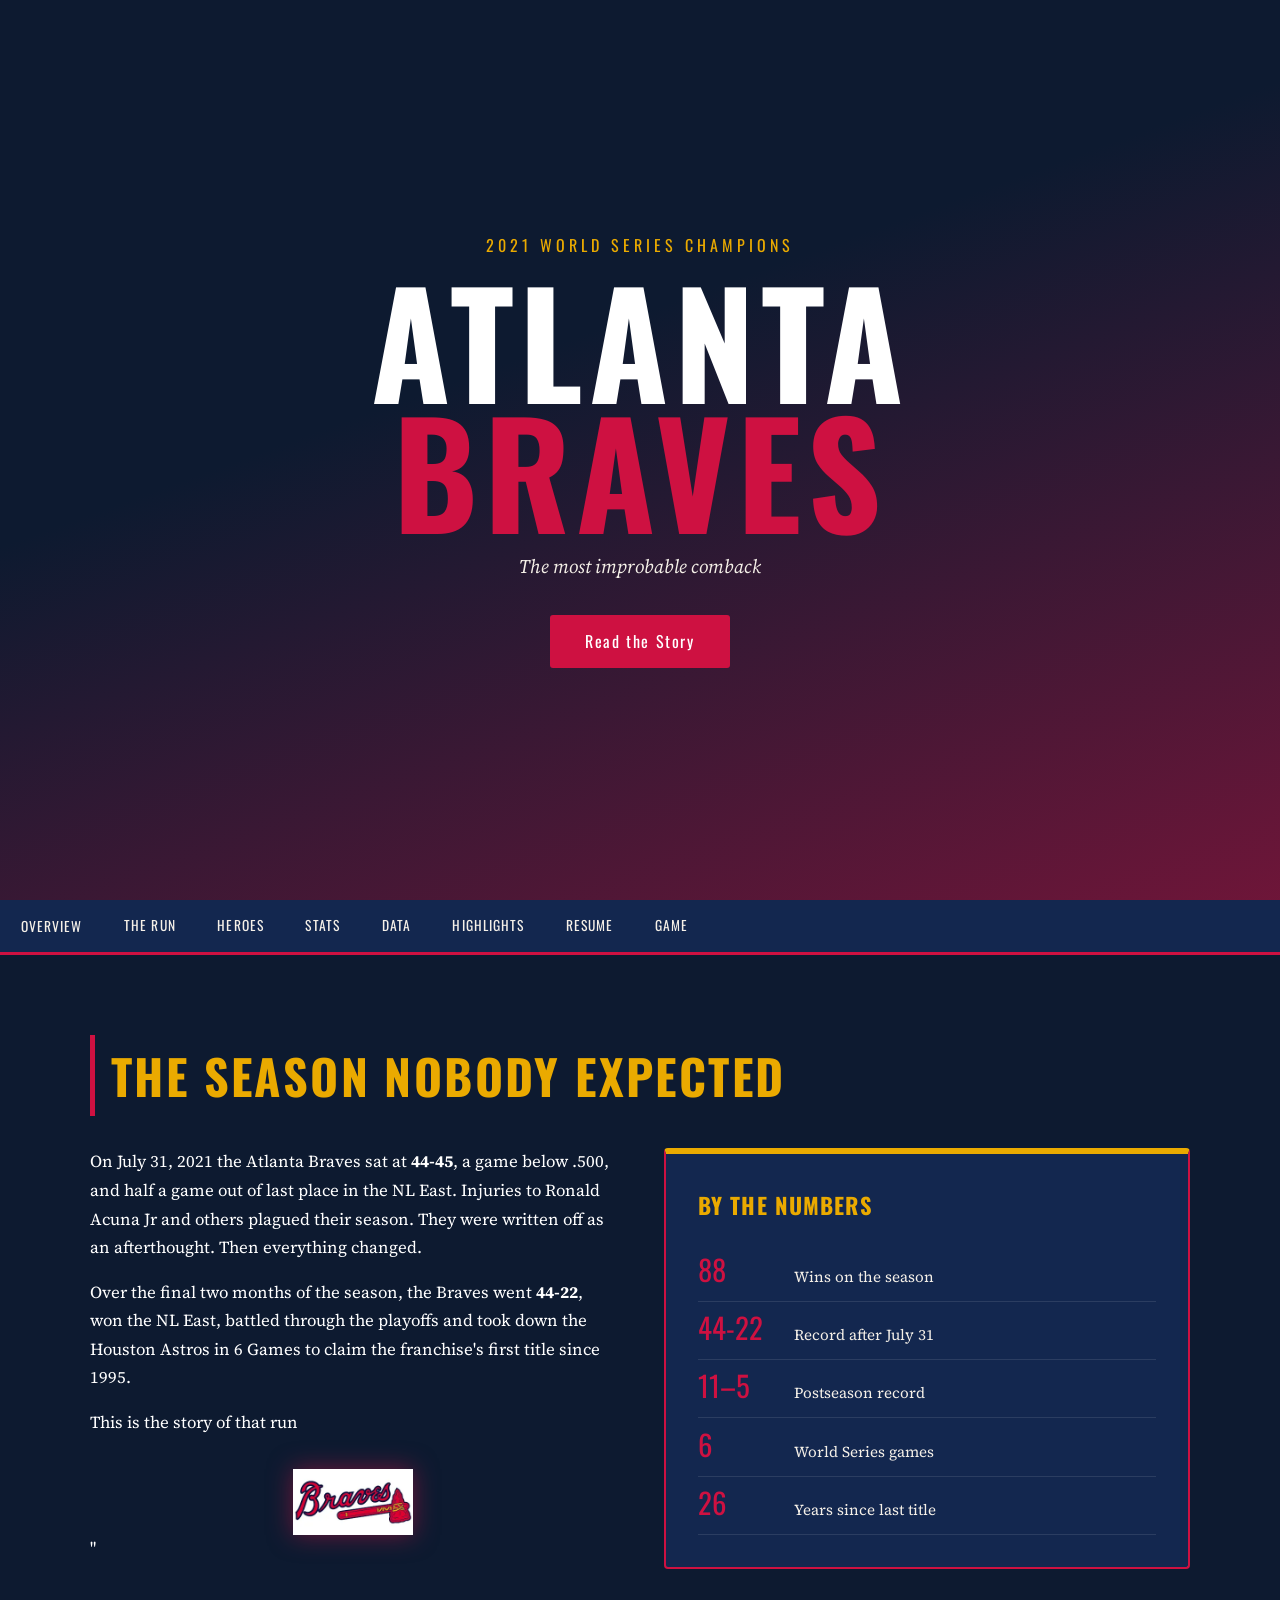
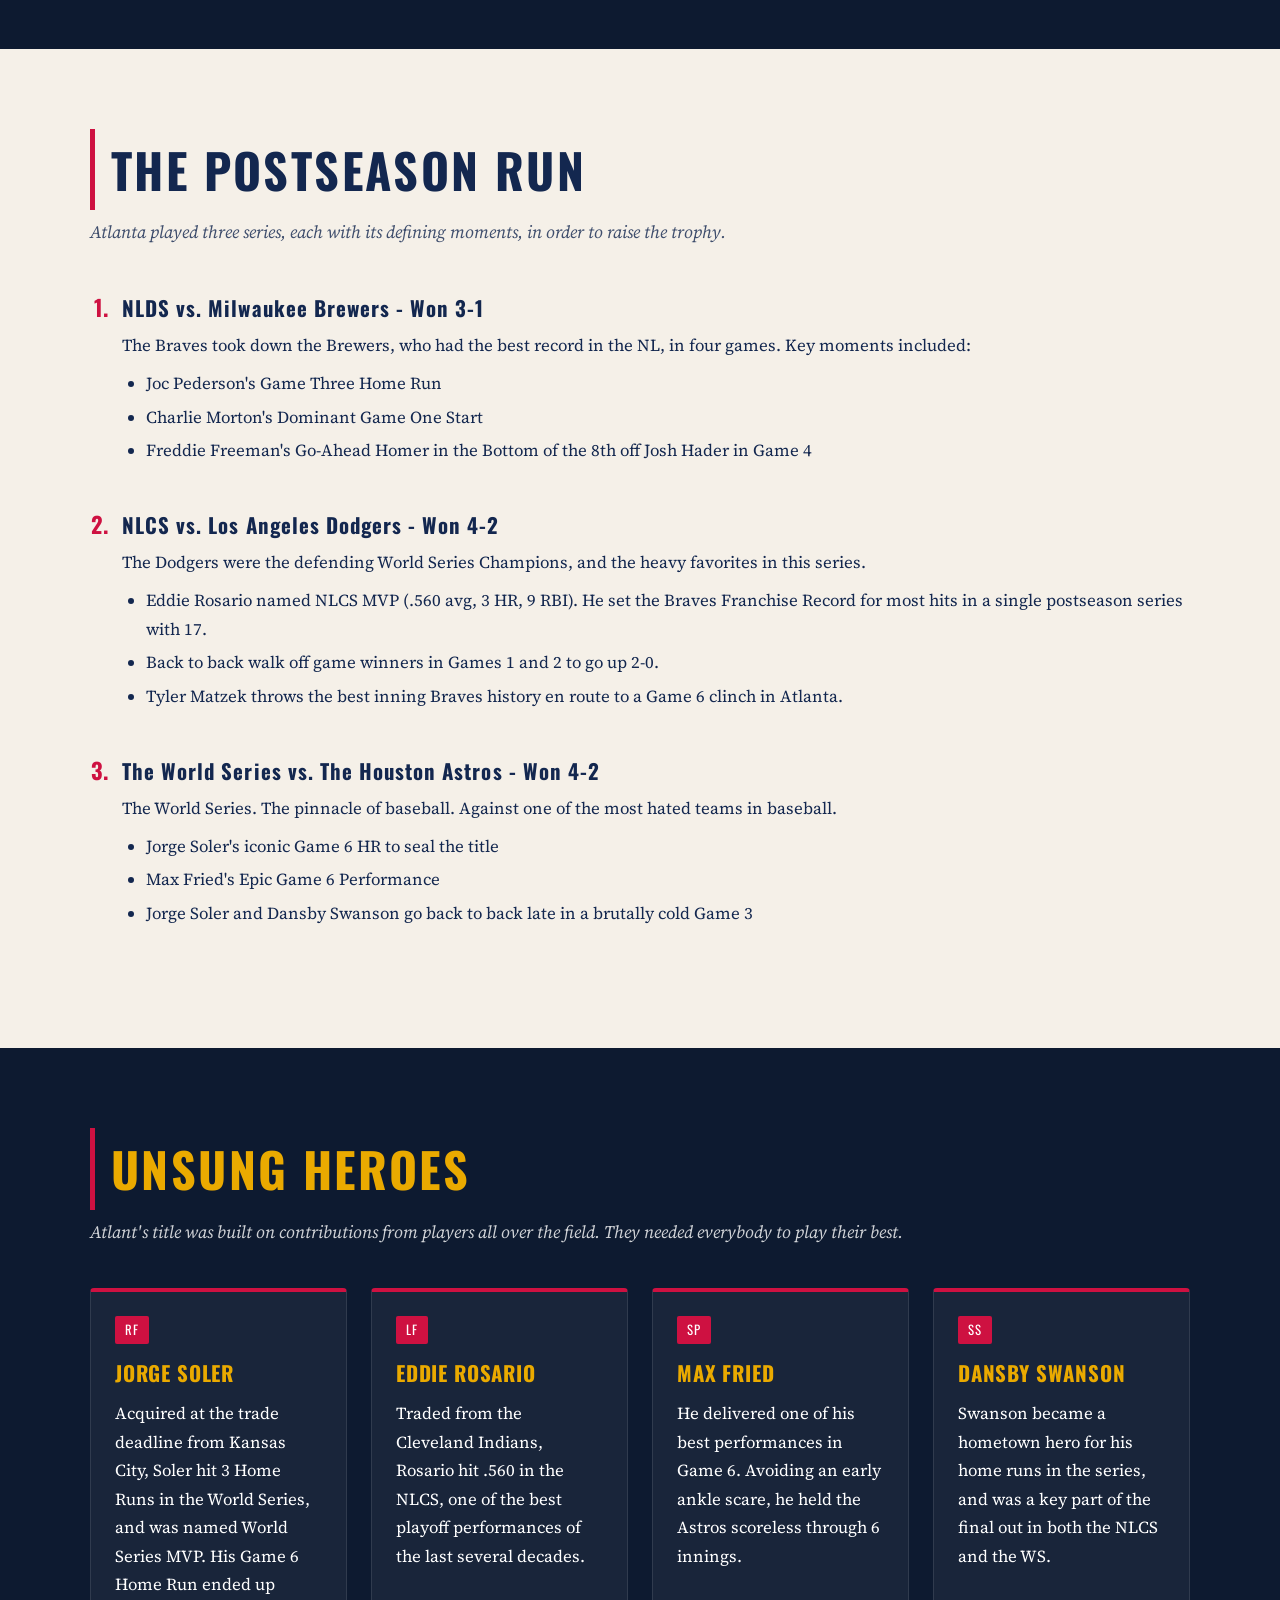
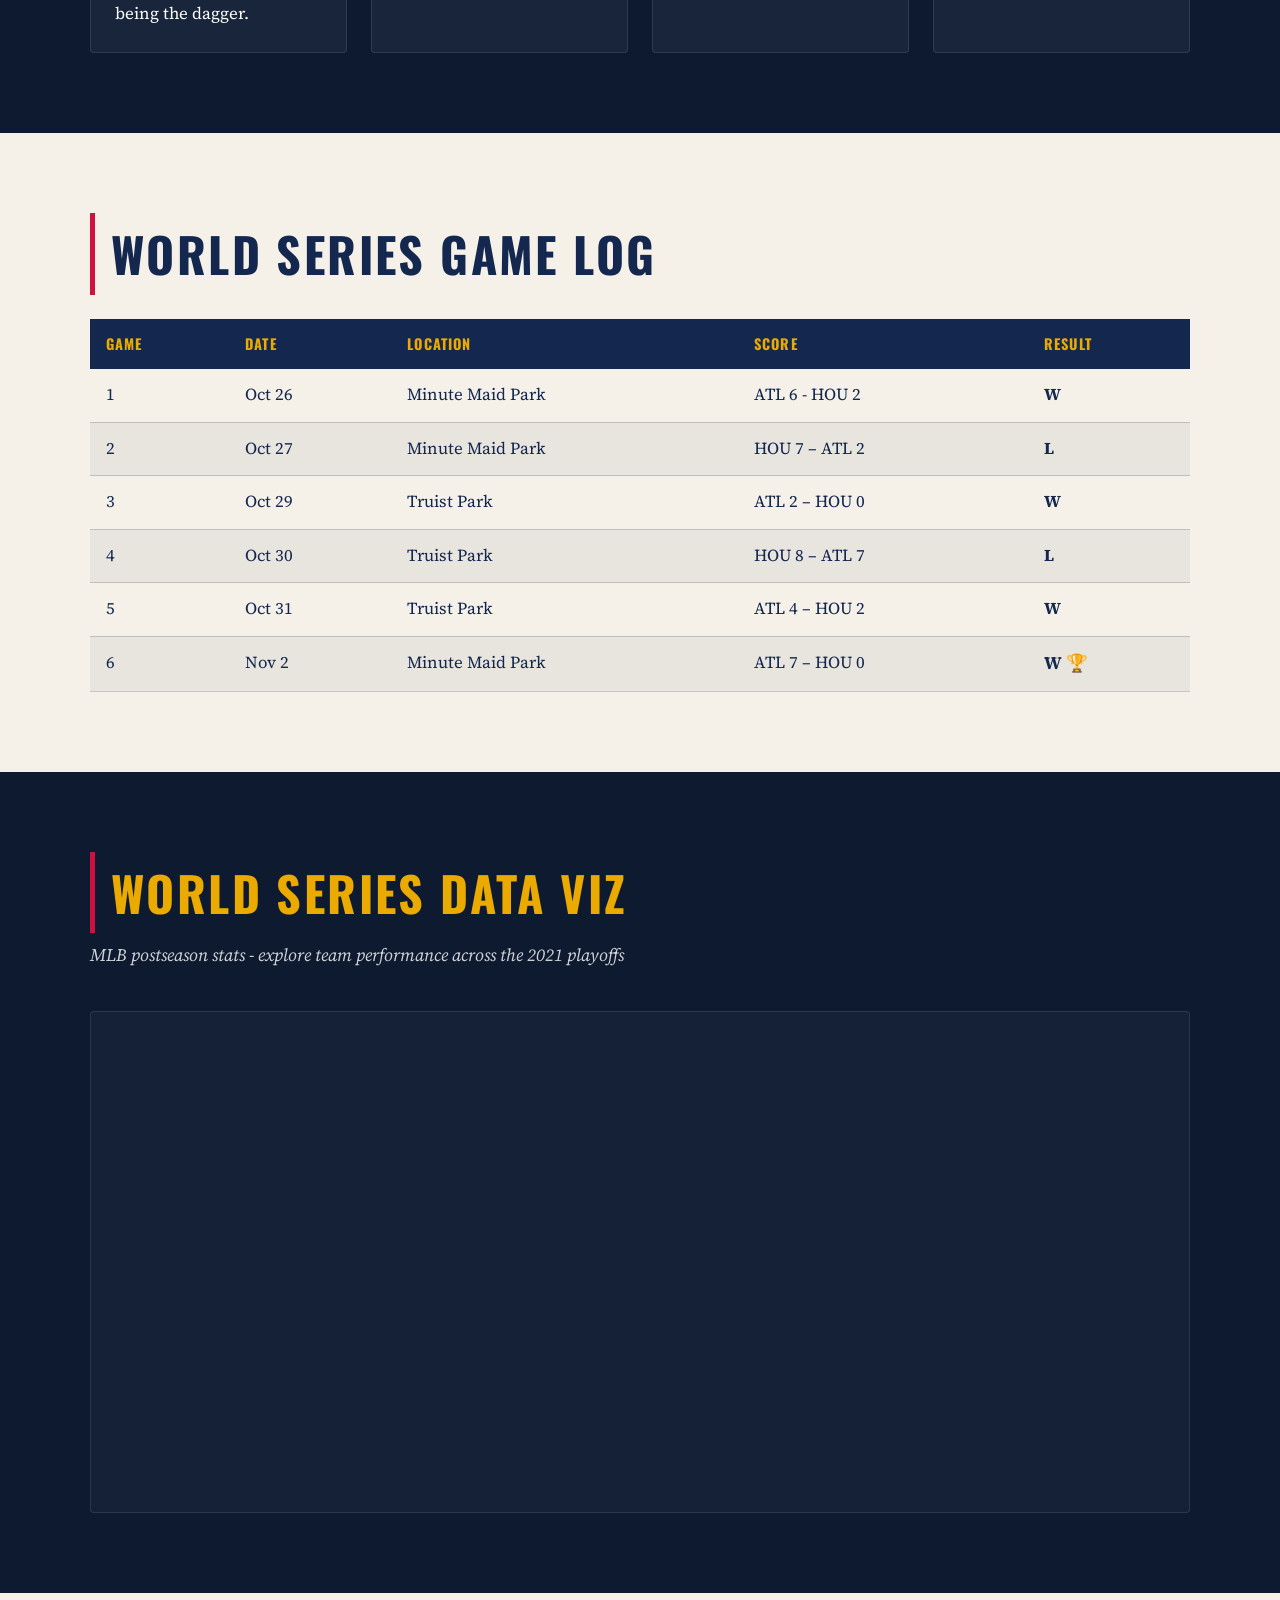
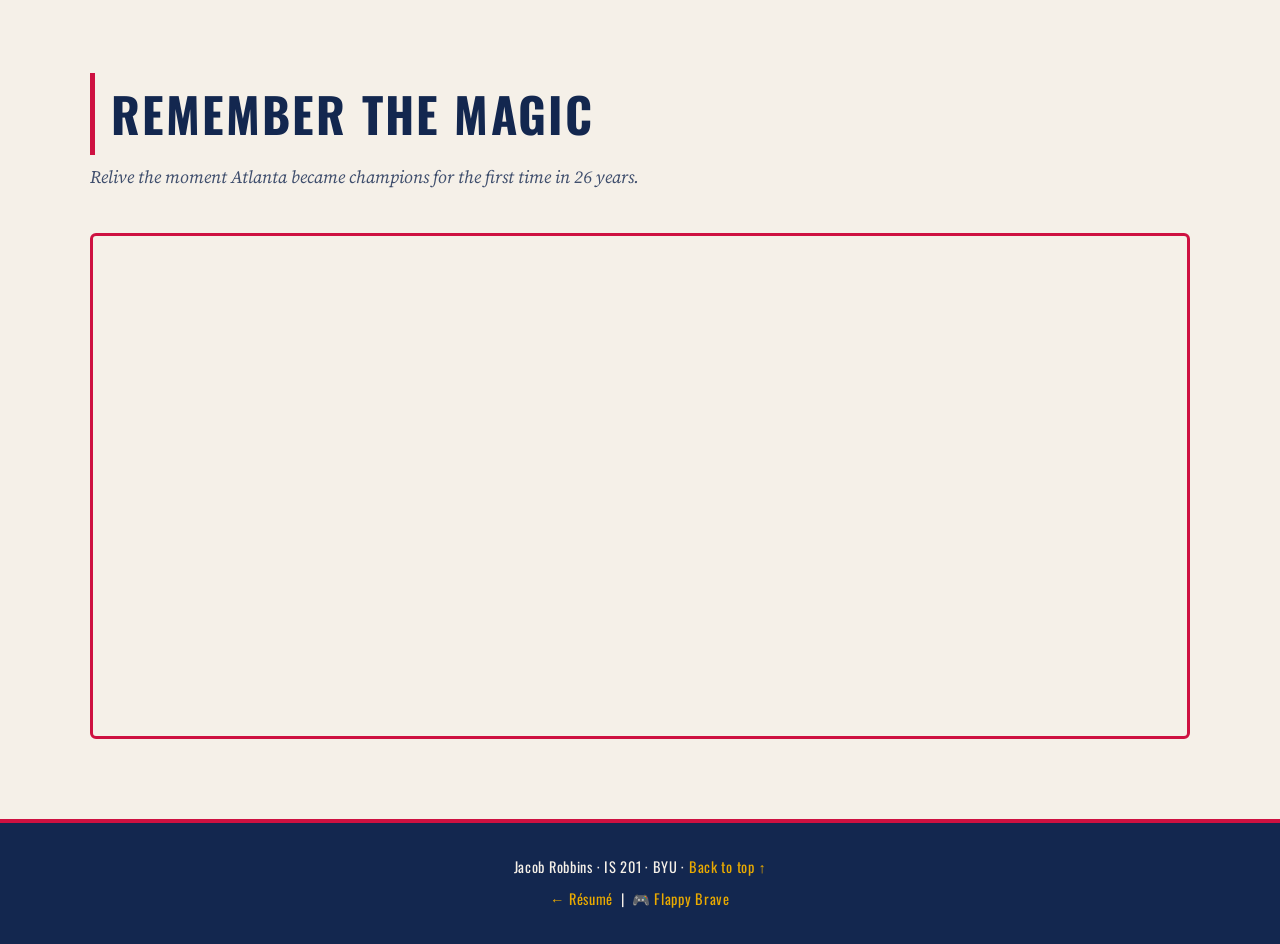
==== braves.html @ 0499ce88 "Add files via upload" ====
<!DOCTYPE html>
<html lang="en">
<head>
    <meta charset="UTF-8">
    <meta name="viewport" content="width=device-width, initial-scale=1.0">
    <title>2021 Atlanta Braves - World Series Champions</title>
    <link rel="stylesheet" href="css/braves.css"/>
    <link href="https://fonts.googleapis.com/css2?family=Oswald:wght@700&family=Source+Serif+4:ital,wght@0,400;0,600;1,400&display=swap" rel="stylesheet" />
</head>
<body>
    
    <!--Hero-->
    <div id="top" class="hero">
        <div class="hero-overlay"></div>
        <div class="hero-content">
            <p class="hero-eyebrow">2021 World Series Champions</p>
            <h1 class="hero-title">ATLANTA<br><span class="hero-accent">BRAVES</span></h1>
            <p class="hero-sub">The most improbable comback</p>
            <a href="#overview" class="hero-btn">Read the Story</a>
        </div>
    </div>

    <!--NAV-->
    <nav class="site-nav">
        <a href="#overview">Overview</a>
        <a href="#run">The Run</a>
        <a href="#heroes">Heroes</a>
        <a href="#stats">Stats</a>
        <a href="#tableau">Data</a>
        <a href="#video">Highlights</a>
        <a href="index.html">Resume</a>
        <a href="game.html">game</a>
    </nav>

    <!--OVERVIEW-->
    <section id="overview" class="section section-dark">
        <div class="container">
            <h2 class="section-title">The Season Nobody Expected</h2>
            <div class="two-col">
                <div>
                    <p>On July 31, 2021 the Atlanta Braves sat at <strong>44-45</strong>, a game below 
                    .500, and half a game out of last place in the NL East. Injuries to Ronald Acuna Jr
                    and others plagued their season. They were written off as an afterthought. Then everything changed.</p>
                    <p>Over the final two months of the season, the Braves went <strong>44-22</strong>, won the 
                    NL East, battled through the playoffs and took down the Houston Astros in 6 Games
                    to claim the franchise's first title since 1995.</p>
                    <p>This is the story of that run</p>
                    <img src="assets/img/braves logo.webp" alt="Atlanta Braves logo" class="braves-logo" />"
                </div>
                <div class="callout-box">
                    <h3>By The Numbers</h3>
                    <ul class="stat-list">
                        <li><span class="stat-num">88</span> <span class="stat-label">Wins on the season</span></li>
                        <li><span class="stat-num">44-22</span> <span class="stat-label">Record after July 31</span></li>
                         <li><span class="stat-num">11–5</span> <span class="stat-label">Postseason record</span></li>
                        <li><span class="stat-num">6</span> <span class="stat-label">World Series games</span></li>
                        <li><span class="stat-num">26</span> <span class="stat-label">Years since last title</span></li>
                    </ul>
                </div>
            </div>
        </div>
    </section>

    <!--THE RUN-->
<section id="run" class="section section-light">
    <div class="container">
        <h2 class="section-title dark-title">The Postseason Run</h2>
        <p class="section-intro">Atlanta played three series, each with its defining moments, in order to raise the trophy.</p>

        <!--Ordered list with the nested unordered list-->
        <ol class="series-list" >
            <li>
                <h3>NLDS vs. Milwaukee Brewers - Won 3-1</h3>
                <p>The Braves took down the Brewers, who had the best record in the NL, in four games. Key moments included:</p>
                <ul>
                    <li>Joc Pederson's Game Three Home Run</li>
                    <li>Charlie Morton's Dominant Game One Start</li>
                    <li>Freddie Freeman's Go-Ahead Homer in the Bottom of the 8th off Josh Hader in Game 4</li>
                </ul>
            </li>
            <li>
                <h3>NLCS vs. Los Angeles Dodgers - Won 4-2</h3>
                <p>The Dodgers were the defending World Series Champions, and the heavy favorites in this series.</p>
                <ul>
                    <li>Eddie Rosario named NLCS MVP (.560 avg, 3 HR, 9 RBI). He set the Braves Franchise Record for most hits in a single postseason series with 17.</li>
                    <li>Back to back walk off game winners in Games 1 and 2 to go up 2-0.</li>
                    <li>Tyler Matzek throws the best inning Braves history en route to a Game 6 clinch in Atlanta.</li>
                </ul>
            </li>
            <li>
                <h3>The World Series vs. The Houston Astros - Won 4-2</h3>
                <p>The World Series. The pinnacle of baseball. Against one of the most hated teams in baseball.</p>
                <ul>
                    <li>Jorge Soler's iconic Game 6 HR to seal the title</li>
                    <li>Max Fried's Epic Game 6 Performance</li>
                    <li>Jorge Soler and Dansby Swanson go back to back late in a brutally cold Game 3</li>
                </ul>
            </li>
        </ol>
    </div>
</section>

<!--HEROES-->
<section id="heroes" class="section section-dark">
    <div class="container">
        <h2 class="section-title">Unsung Heroes</h2>
        <p class="section-intro">Atlant's title was built on contributions from players all over the field. They needed everybody to play their best.</p>
        <div class="cards-grid">
            <div class="player-card">
                <div class="player-pos">RF</div>
                <h3>Jorge Soler</h3>
                <p>Acquired at the trade deadline from Kansas City, Soler hit 3 Home Runs in the World Series, and was named World Series MVP. His Game 6 Home Run ended up being the dagger.</p>
            </div>
            <div class="player-card">
                <div class="player-pos">LF</div>
                <h3>Eddie Rosario</h3>
                <p>Traded from the Cleveland Indians, Rosario hit .560 in the NLCS, one of the best playoff performances of the last several decades.</p>
            </div>
            <div class="player-card">
                <div class="player-pos">SP</div>
                <h3>Max Fried</h3>
                <p>He delivered one of his best performances in Game 6. Avoiding an early ankle scare, he held the Astros scoreless through 6 innings.</p>
            </div>
            <div class="player-card">
                <div class="player-pos">SS</div>
                <h3>Dansby Swanson</h3>
                <p>Swanson became a hometown hero for his home runs in the series, and was a key part of the final out in both the NLCS and the WS.</p>
            </div>
        </div>
    </div>
</section>

<!--STATS ANCHOR-->
<section id="stats" class="section section-light">
    <div class="container">
        <h2 class="section-title dark-title">World Series Game Log</h2>
        <table class="stats-table">
            <thead>
                <tr>
                    <th>Game</th>
                    <th>Date</th>
                    <th>Location</th>
                    <th>Score</th>
                    <th>Result</th>
                </tr>
            </thead>
            <tbody>
                <tr><td>1</td><td>Oct 26</td><td>Minute Maid Park</td><td>ATL 6 - HOU 2</td><td class="win">W</td></tr>
                 <tr><td>2</td><td>Oct 27</td><td>Minute Maid Park</td><td>HOU 7 – ATL 2</td><td class="loss">L</td></tr>
                    <tr><td>3</td><td>Oct 29</td><td>Truist Park</td><td>ATL 2 – HOU 0</td><td class="win">W</td></tr>
                    <tr><td>4</td><td>Oct 30</td><td>Truist Park</td><td>HOU 8 – ATL 7</td><td class="loss">L</td></tr>
                    <tr><td>5</td><td>Oct 31</td><td>Truist Park</td><td>ATL 4 – HOU 2</td><td class="win">W</td></tr>
                    <tr><td>6</td><td>Nov 2</td><td>Minute Maid Park</td><td>ATL 7 – HOU 0</td><td class="win champ">W 🏆</td></tr>
            </tbody>
        </table>
    </div>
</section>


<!--TABLEAU-->
<section id="tableau" class="section section-dark">
    <div class="container">
        <h2 class="section-title">World Series Data Viz</h2>
        <p class="section-intro">MLB postseason stats - explore team performance across the 2021 playoffs</p>
        <div class="tableau-wrapper">
             <div class='tableauPlaceholder' id='viz1' style='position: relative; width:100%; height:500px;'>
                    <noscript><a href='#'><img alt='MLB Stats' src='https://public.tableau.com/static/images/ML/MLBStats_17/MLBDashboard/1_rss.png' style='border: none' /></a></noscript>
                    <object class='tableauViz' style='display:none;'>
                        <param name='host_url' value='https%3A%2F%2Fpublic.tableau.com%2F' />
                        <param name='embed_code_version' value='3' />
                        <param name='site_root' value='' />
                        <param name='name' value='WorldSeriesHistory_16354651679080/WorldSeriesHistory' />
                        <param name='tabs' value='no' />
                        <param name='toolbar' value='yes' />
                        <param name='animate_transition' value='yes' />
                        <param name='display_static_image' value='yes' />
                        <param name='display_spinner' value='yes' />
                        <param name='display_overlay' value='yes' />
                        <param name='display_count' value='yes' />
                        <param name='language' value='en-US' />
                    </object>
             </div>
             <script type='text/javascript'>
                    var divElement = document.getElementById('viz1');
                    var vizElement = divElement.getElementsByTagName('object')[0];
                    vizElement.style.width='100%';
                    vizElement.style.height='500px';
                    var scriptElement = document.createElement('script');
                    scriptElement.src = 'https://public.tableau.com/javascripts/api/viz_v1.js';
                    vizElement.parentNode.insertBefore(scriptElement, vizElement); 
             </script>
        </div>
    </div>
</section>

<!--VIDEO-->
<section id="video" class="section section-light">
        <div class="container">
            <h2 class="section-title dark-title">Remember the Magic</h2>
            <p class="section-intro">Relive the moment Atlanta became champions for the first time in 26 years.</p>
            <div class="video-wrapper">
                <iframe
                    width="100%"
                    height="500"
                    src="https://www.youtube.com/watch?v=X8XLvEsgmy4"
                    title="2021 Atlanta Braves World Series Highlights"
                    frameborder="0"
                    allow="accelerometer; autoplay; clipboard-write; encrypted-media; gyroscope; picture-in-picture"
                    allowfullscreen>
                </iframe>
            </div>
        </div>
    </section>
 
    <!-- ===== FOOTER ===== -->
    <footer class="site-footer">
        <p>Jacob Robbins · IS 201 · BYU · <a href="#top">Back to top ↑</a></p>
        <p><a href="index.html">← Résumé</a> &nbsp;|&nbsp; <a href="game.html">🎮 Flappy Brave</a></p>
    </footer>

</body>
</html>
---- css/braves.css ----
/*----
braves.css - Atlanta Braves 2021 World Series Page
Jacob Robbins * IS 201
----*/

/* ----- 1. CSS Reset & Variables ---- */
*, *::before, *::after {
    box-sizing: border-box;
    margin: 0;
    padding: 0;
}

:root {
    --navy: #13274F;
    --red:  #CE1141;
    --gold: #EAAA00;
    --cream:#F5F0E8;
    --dark: #0d1a30;
    --white:#ffffff;
    --font-display: 'Oswald', sans-serif;
    --font-body:    'Source Serif 4', Georgia, serif;
}

body{
    font-family: var(--font-body);
    font-size: 1.05rem;
    line-height: 1.7;
    color: var(--white);
    background-color: var(--dark);
}

/*----2. Hero Section ----*/
.hero{
    position: relative;
    min-height: 100vh;
    background: url(../assets/img/truistpark.jpg) center/cover no-repat;
    display: flex;
    align-items: center;
    justify-content: center;
    text-align: center;
}

.hero-overlay {
    position: absolute;
    inset: 0;
    background: linear-gradient(160deg, rgba(13,26,48,0.85) 40%, rgba(206,17,65,0.5) 100%);
}
 
.hero-content {
    position: relative;
    z-index: 2;
    padding: 2rem;
}
 
.hero-eyebrow {
    font-family: var(--font-display);
    font-size: 1rem;
    letter-spacing: 0.25em;
    text-transform: uppercase;
    color: var(--gold);
    margin-bottom: 1rem;
}
 
.hero-title {
    font-family: var(--font-display);
    font-size: clamp(3.5rem, 12vw, 9rem);
    line-height: 0.9;
    color: var(--white);
    text-transform: uppercase;
    letter-spacing: 0.04em;
    margin-bottom: 1rem;
}
 
.hero-accent {
    color: var(--red);
    display: block;
}
 
.hero-sub {
    font-size: 1.2rem;
    color: var(--cream);
    font-style: italic;
    margin-bottom: 2rem;
}
 
.hero-btn {
    display: inline-block;
    background: var(--red);
    color: var(--white);
    text-decoration: none;
    font-family: var(--font-display);
    font-size: 1rem;
    letter-spacing: 0.1em;
    padding: 0.8rem 2.2rem;
    border-radius: 3px;
    transition: background 0.2s, transform 0.2s;
}
 
.hero-btn:hover {
    background: var(--gold);
    color: var(--navy);
    transform: translateY(-2px);
}
 
/* ---- 3. Navigation ---- */
.site-nav {
    position: sticky;
    top: 0;
    z-index: 100;
    background: var(--navy);
    display: flex;
    flex-wrap: wrap;
    gap: 0;
    border-bottom: 3px solid var(--red);
}
 
.site-nav a {
    color: var(--cream);
    text-decoration: none;
    font-family: var(--font-display);
    font-size: 0.85rem;
    letter-spacing: 0.08em;
    text-transform: uppercase;
    padding: 0.9rem 1.3rem;
    transition: background 0.15s, color 0.15s;
}
 
.site-nav a:hover {
    background: var(--red);
    color: var(--white);
}
 
/* ---- 4. Sections ---- */
.section {
    padding: 5rem 1.5rem;
}
 
.section-dark {
    background-color: var(--dark);
    color: var(--white);
}
 
.section-light {
    background-color: var(--cream);
    color: var(--navy);
}
 
.container {
    max-width: 1100px;
    margin: 0 auto;
}
 
.section-title {
    font-family: var(--font-display);
    font-size: clamp(2rem, 5vw, 3rem);
    letter-spacing: 0.05em;
    text-transform: uppercase;
    color: var(--gold);
    margin-bottom: 0.5rem;
    border-left: 5px solid var(--red);
    padding-left: 1rem;
}
 
.dark-title {
    color: var(--navy);
    border-left-color: var(--red);
}
 
.section-intro {
    font-size: 1.1rem;
    font-style: italic;
    color: inherit;
    opacity: 0.8;
    margin-bottom: 2.5rem;
}
 
/* ---- 5. Two-column layout div ---- */
.two-col {
    display: grid;
    grid-template-columns: 1fr 1fr;
    gap: 3rem;
    align-items: start;
    margin-top: 2rem;
}
 
@media (max-width: 700px) {
    .two-col { grid-template-columns: 1fr; }
}
 
.two-col p {
    margin-bottom: 1rem;
}
 
/* ---- 6. Callout box div ---- */
.callout-box {
    background: var(--navy);
    border: 2px solid var(--red);
    border-top: 6px solid var(--gold);
    padding: 2rem;
    border-radius: 4px;
}
 
.callout-box h3 {
    font-family: var(--font-display);
    font-size: 1.4rem;
    color: var(--gold);
    letter-spacing: 0.05em;
    text-transform: uppercase;
    margin-bottom: 1.2rem;
}
 
.stat-list {
    list-style: none;
    padding: 0;
}
 
.stat-list li {
    display: flex;
    align-items: baseline;
    gap: 1rem;
    padding: 0.7rem 0;
    border-bottom: 1px solid rgba(255,255,255,0.1);
}
 
.stat-num {
    font-family: var(--font-display);
    font-size: 1.8rem;
    color: var(--red);
    min-width: 5rem;
    line-height: 1;
}
 
.stat-label {
    font-size: 0.95rem;
    color: var(--cream);
}
 
/* ---- 7. Braves logo image ---- */
.braves-logo {
    display: block;
    width: 120px;
    margin: 2rem auto 0;
    filter: drop-shadow(0 0 12px rgba(206,17,65,0.5));
}
 
/* ---- 8. Series list (ordered + nested unordered) ---- */
.series-list {
    list-style: decimal;
    padding-left: 1.5rem;
}
 
.series-list > li {
    margin-bottom: 2.5rem;
    padding-left: 0.5rem;
}
 
.series-list > li::marker {
    font-family: var(--font-display);
    font-size: 1.4rem;
    color: var(--red);
    font-weight: 700;
}
 
.series-list h3 {
    font-family: var(--font-display);
    font-size: 1.3rem;
    letter-spacing: 0.05em;
    color: var(--navy);
    margin-bottom: 0.4rem;
}
 
.series-list p {
    margin-bottom: 0.6rem;
    color: var(--navy);
}
 
.series-list ul {
    list-style: disc;
    padding-left: 1.5rem;
    color: var(--navy);
}
 
.series-list ul li {
    margin-bottom: 0.3rem;
}
 
/* ---- 9. Player cards div ---- */
.cards-grid {
    display: grid;
    grid-template-columns: repeat(auto-fit, minmax(220px, 1fr));
    gap: 1.5rem;
    margin-top: 1.5rem;
}
 
.player-card {
    background: rgba(255,255,255,0.05);
    border: 1px solid rgba(255,255,255,0.1);
    border-top: 4px solid var(--red);
    padding: 1.5rem;
    border-radius: 4px;
    transition: transform 0.2s, border-color 0.2s;
}
 
.player-card:hover {
    transform: translateY(-4px);
    border-top-color: var(--gold);
}
 
.player-pos {
    display: inline-block;
    background: var(--red);
    color: var(--white);
    font-family: var(--font-display);
    font-size: 0.8rem;
    letter-spacing: 0.1em;
    padding: 0.2rem 0.6rem;
    border-radius: 2px;
    margin-bottom: 0.7rem;
}
 
.player-card h3 {
    font-family: var(--font-display);
    font-size: 1.3rem;
    color: var(--gold);
    text-transform: uppercase;
    letter-spacing: 0.04em;
    margin-bottom: 0.6rem;
}
 
/* ---- 10. Stats table ---- */
.stats-table {
    width: 100%;
    border-collapse: collapse;
    font-family: var(--font-body);
    margin-top: 1.5rem;
}
 
.stats-table th {
    background: var(--navy);
    color: var(--gold);
    font-family: var(--font-display);
    letter-spacing: 0.08em;
    text-transform: uppercase;
    padding: 0.8rem 1rem;
    text-align: left;
    font-size: 0.9rem;
}
 
.stats-table td {
    padding: 0.75rem 1rem;
    border-bottom: 1px solid rgba(19,39,79,0.2);
    color: var(--navy);
}
 
.stats-table tr:nth-child(even) td {
    background: rgba(19,39,79,0.06);
}
 
.win  { color: #1a7c2e; font-weight: 700; }
.loss { color: var(--red); font-weight: 700; }
.champ { font-size: 1.1rem; }
 
/* ---- 11. Tableau wrapper ---- */
.tableau-wrapper {
    background: rgba(255,255,255,0.03);
    border: 1px solid rgba(255,255,255,0.1);
    border-radius: 4px;
    overflow: hidden;
    margin-top: 1rem;
}
 
/* ---- 12. Video wrapper ---- */
.video-wrapper {
    position: relative;
    border-radius: 6px;
    overflow: hidden;
    border: 3px solid var(--red);
    margin-top: 1rem;
}
 
.video-wrapper iframe {
    display: block;
}
 
/* ---- 13. Footer ---- */
.site-footer {
    background: var(--navy);
    color: var(--cream);
    text-align: center;
    padding: 2rem 1rem;
    font-family: var(--font-display);
    font-size: 0.9rem;
    letter-spacing: 0.05em;
    border-top: 4px solid var(--red);
}
 
.site-footer a {
    color: var(--gold);
    text-decoration: none;
}
 
.site-footer a:hover {
    text-decoration: underline;
}
 
.site-footer p + p {
    margin-top: 0.5rem;
}
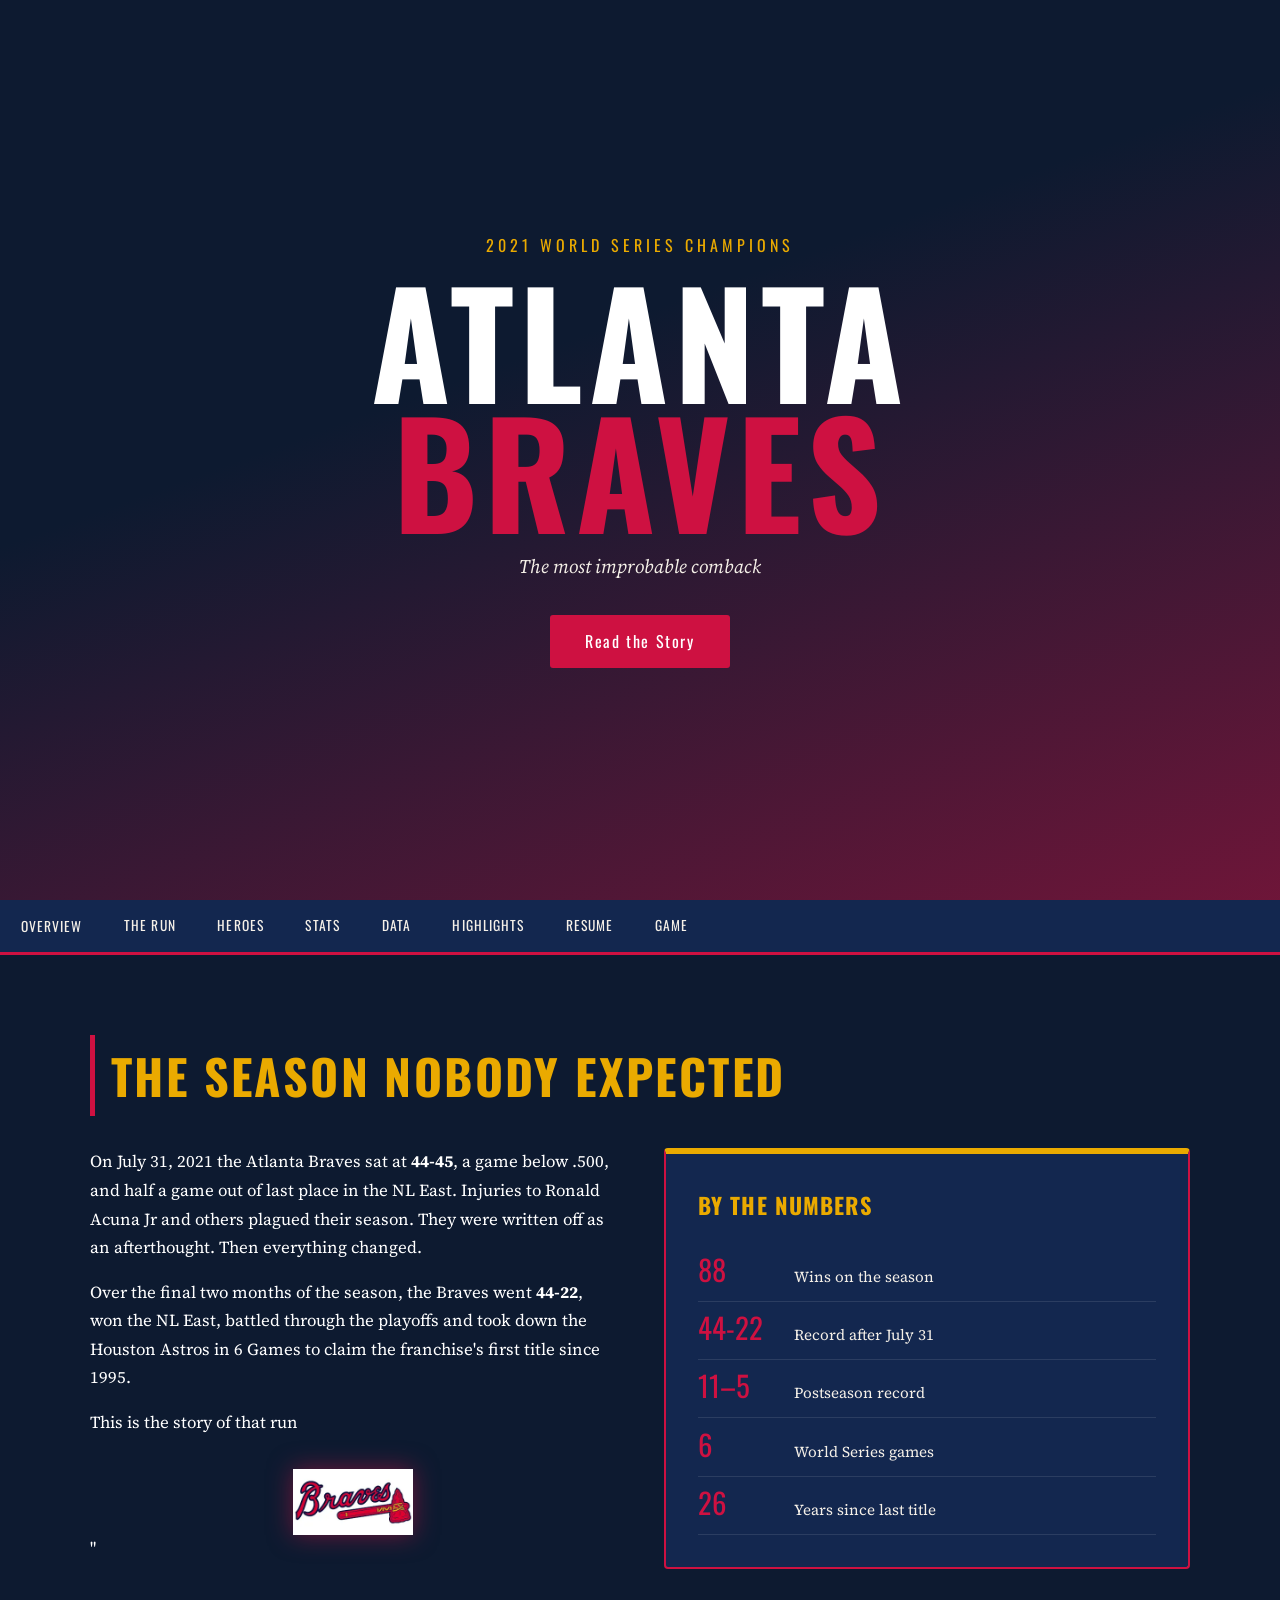
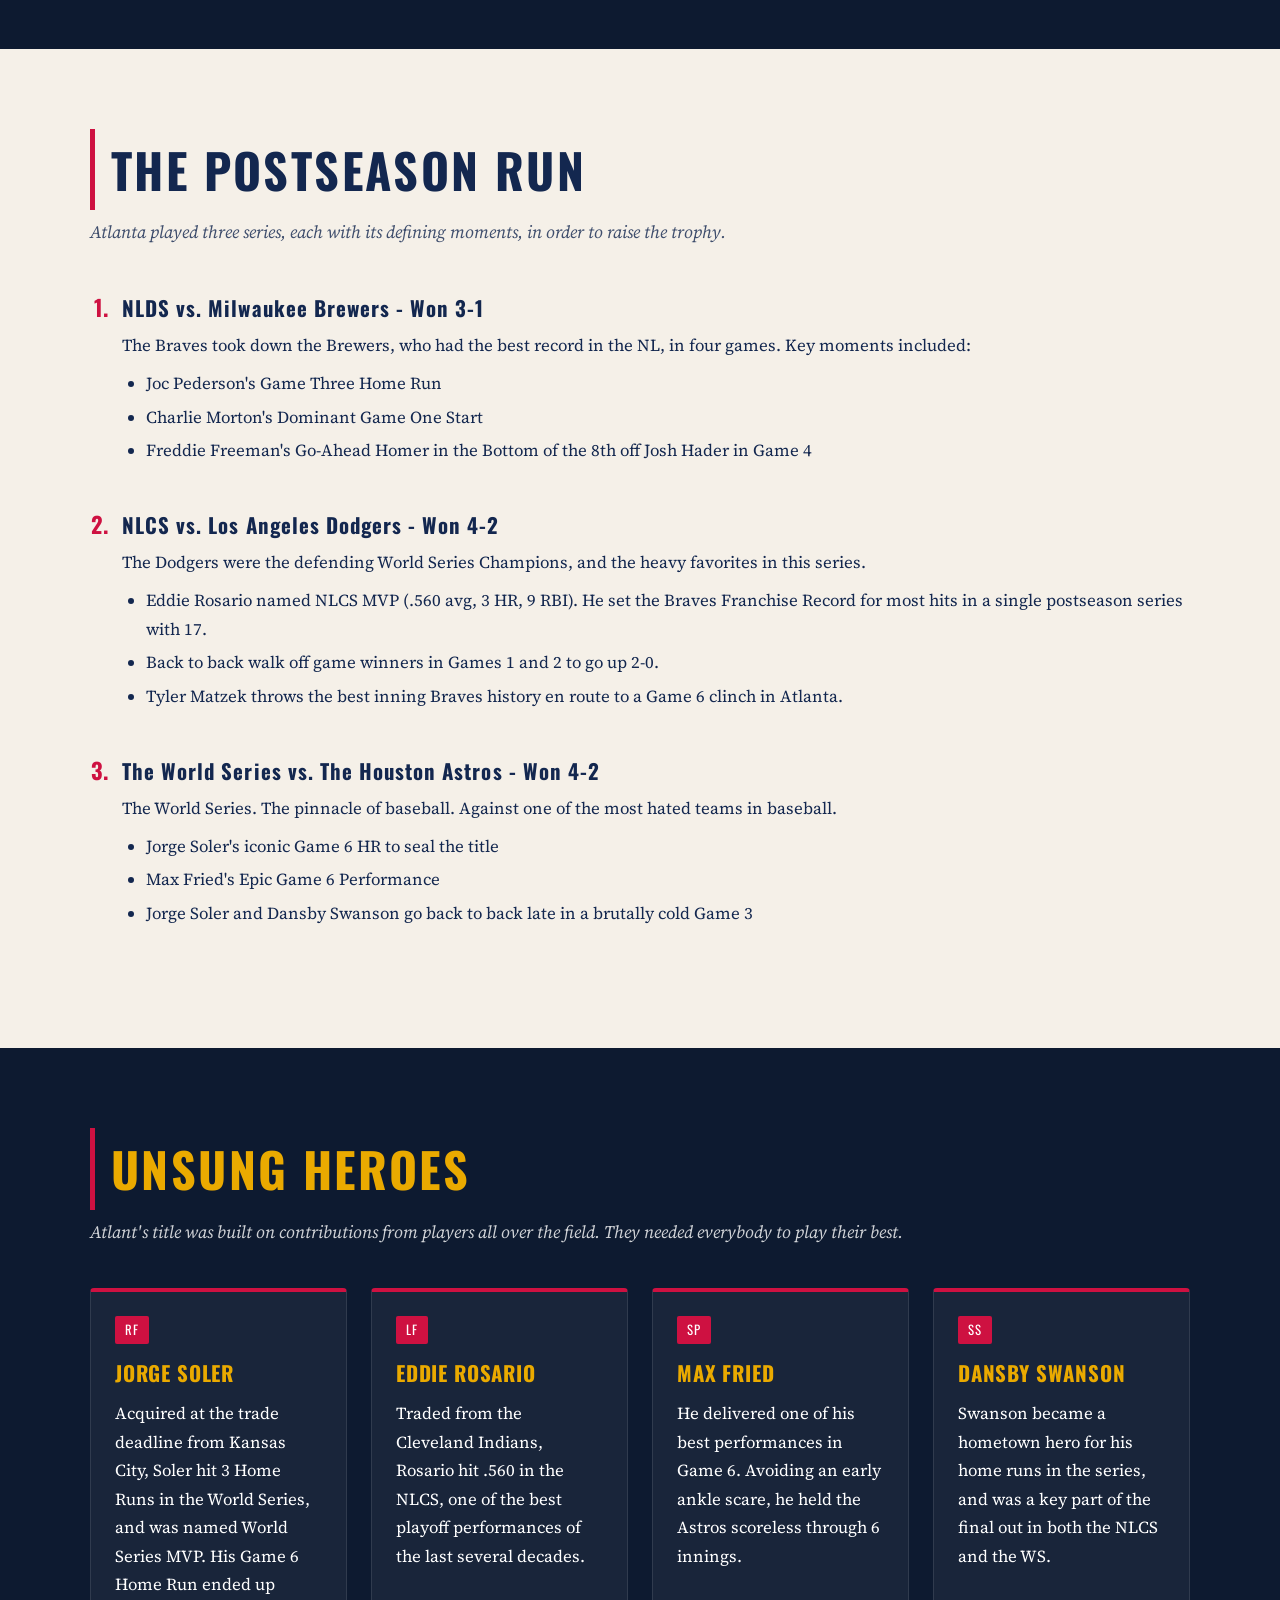
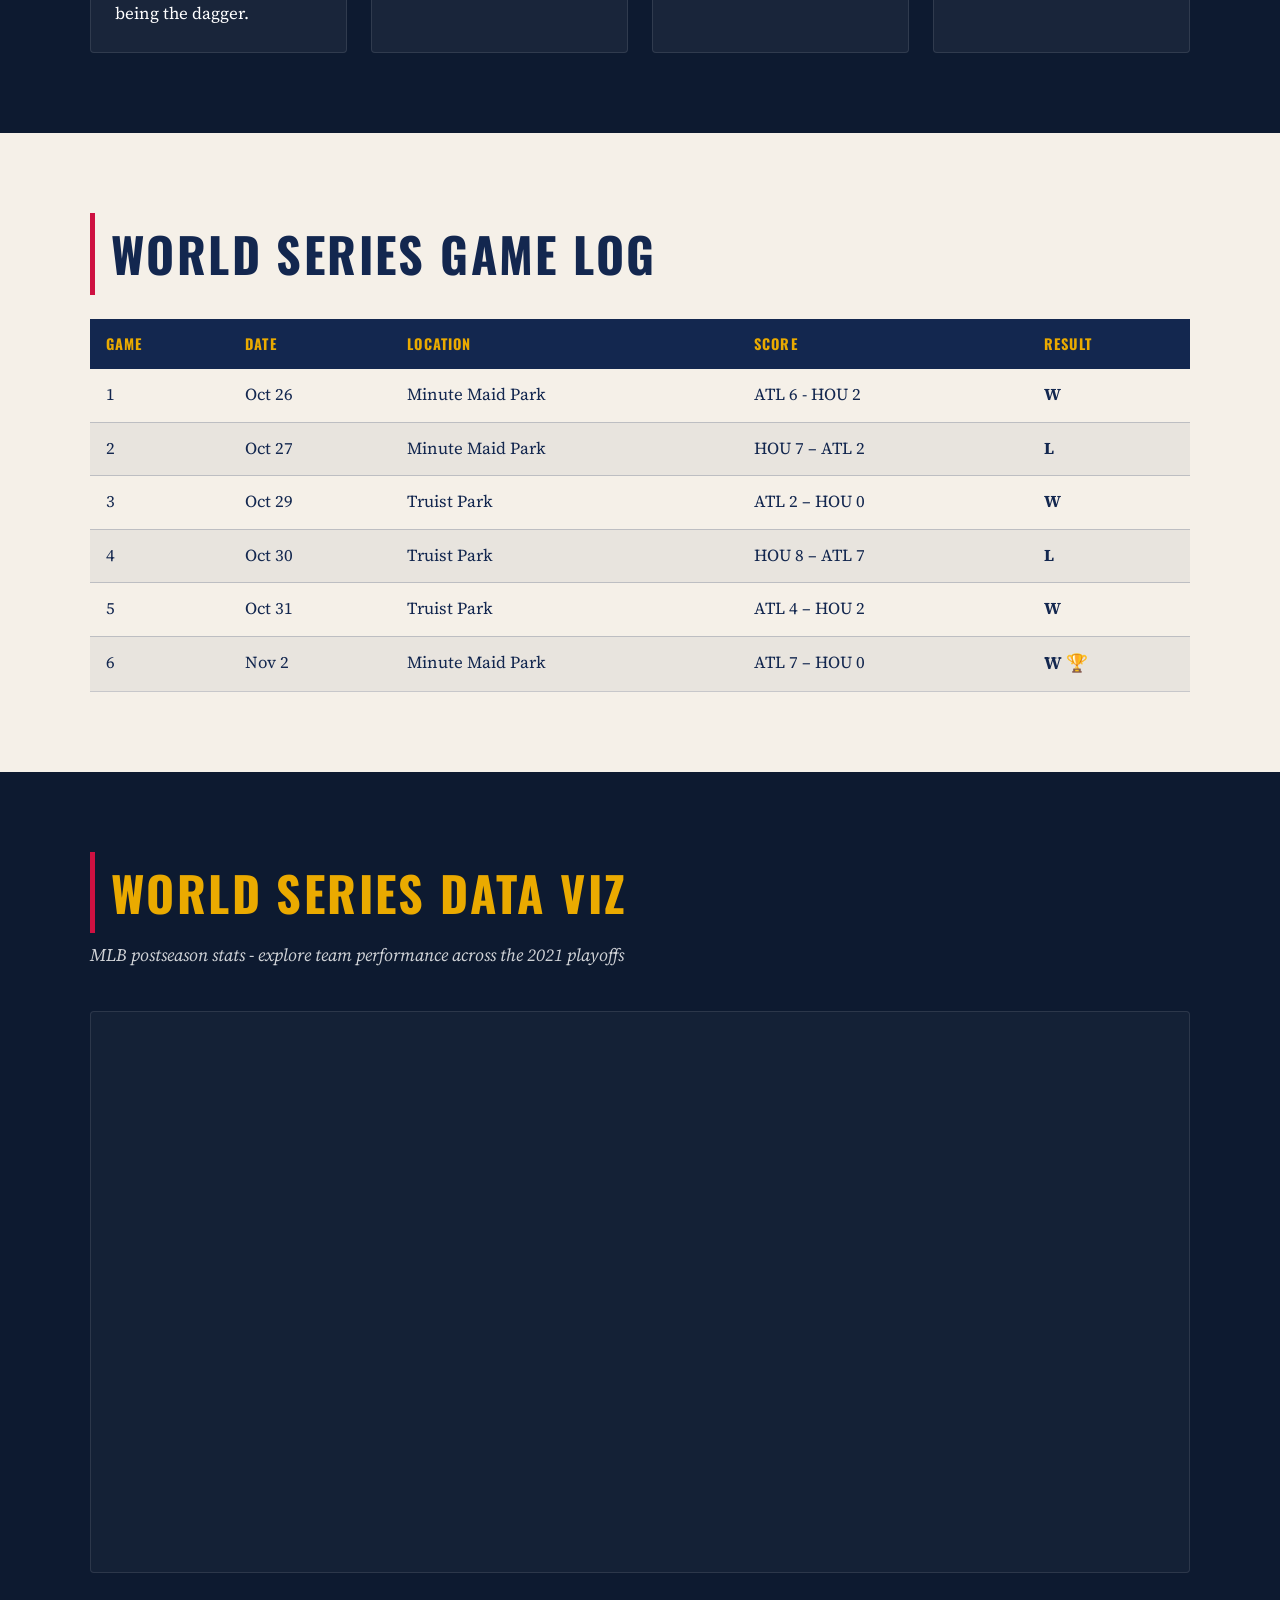
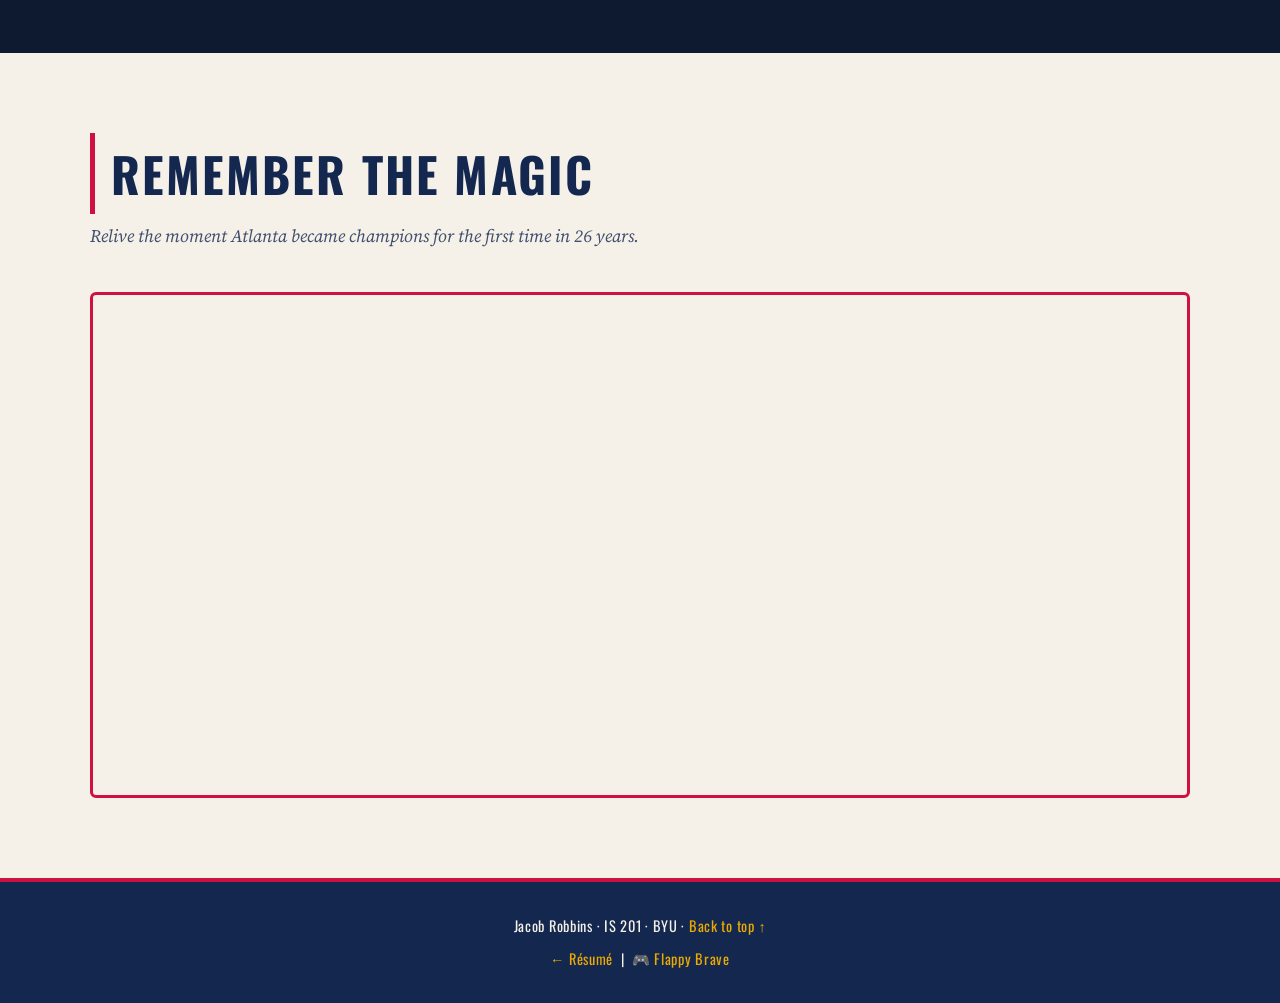
==== commit 8d72cf92: "Add files via upload" ====
--- a/braves.html
+++ b/braves.html
@@ -163,32 +163,14 @@
         <h2 class="section-title">World Series Data Viz</h2>
         <p class="section-intro">MLB postseason stats - explore team performance across the 2021 playoffs</p>
         <div class="tableau-wrapper">
-             <div class='tableauPlaceholder' id='viz1' style='position: relative; width:100%; height:500px;'>
-                    <noscript><a href='#'><img alt='MLB Stats' src='https://public.tableau.com/static/images/ML/MLBStats_17/MLBDashboard/1_rss.png' style='border: none' /></a></noscript>
-                    <object class='tableauViz' style='display:none;'>
-                        <param name='host_url' value='https%3A%2F%2Fpublic.tableau.com%2F' />
-                        <param name='embed_code_version' value='3' />
-                        <param name='site_root' value='' />
-                        <param name='name' value='WorldSeriesHistory_16354651679080/WorldSeriesHistory' />
-                        <param name='tabs' value='no' />
-                        <param name='toolbar' value='yes' />
-                        <param name='animate_transition' value='yes' />
-                        <param name='display_static_image' value='yes' />
-                        <param name='display_spinner' value='yes' />
-                        <param name='display_overlay' value='yes' />
-                        <param name='display_count' value='yes' />
-                        <param name='language' value='en-US' />
-                    </object>
-             </div>
-             <script type='text/javascript'>
-                    var divElement = document.getElementById('viz1');
-                    var vizElement = divElement.getElementsByTagName('object')[0];
-                    vizElement.style.width='100%';
-                    vizElement.style.height='500px';
-                    var scriptElement = document.createElement('script');
-                    scriptElement.src = 'https://public.tableau.com/javascripts/api/viz_v1.js';
-                    vizElement.parentNode.insertBefore(scriptElement, vizElement); 
-             </script>
+              <iframe
+                    src="https://public.tableau.com/views/MLBTeamStats2021/TeamOffensiveDashboard?:language=en-US&:display_count=n&:origin=viz_share_link&:embed=true&:showVizHome=no&:toolbar=yes"
+                    width="100%"
+                    height="550"
+                    frameborder="0"
+                    allowfullscreen
+                    style="border:none; min-width:600px;">
+                </iframe>
         </div>
     </div>
 </section>
@@ -202,7 +184,7 @@
                 <iframe
                     width="100%"
                     height="500"
-                    src="https://www.youtube.com/watch?v=X8XLvEsgmy4"
+                    src="https://www.youtube.com/embed/=X8XLvEsgmy4"
                     title="2021 Atlanta Braves World Series Highlights"
                     frameborder="0"
                     allow="accelerometer; autoplay; clipboard-write; encrypted-media; gyroscope; picture-in-picture"
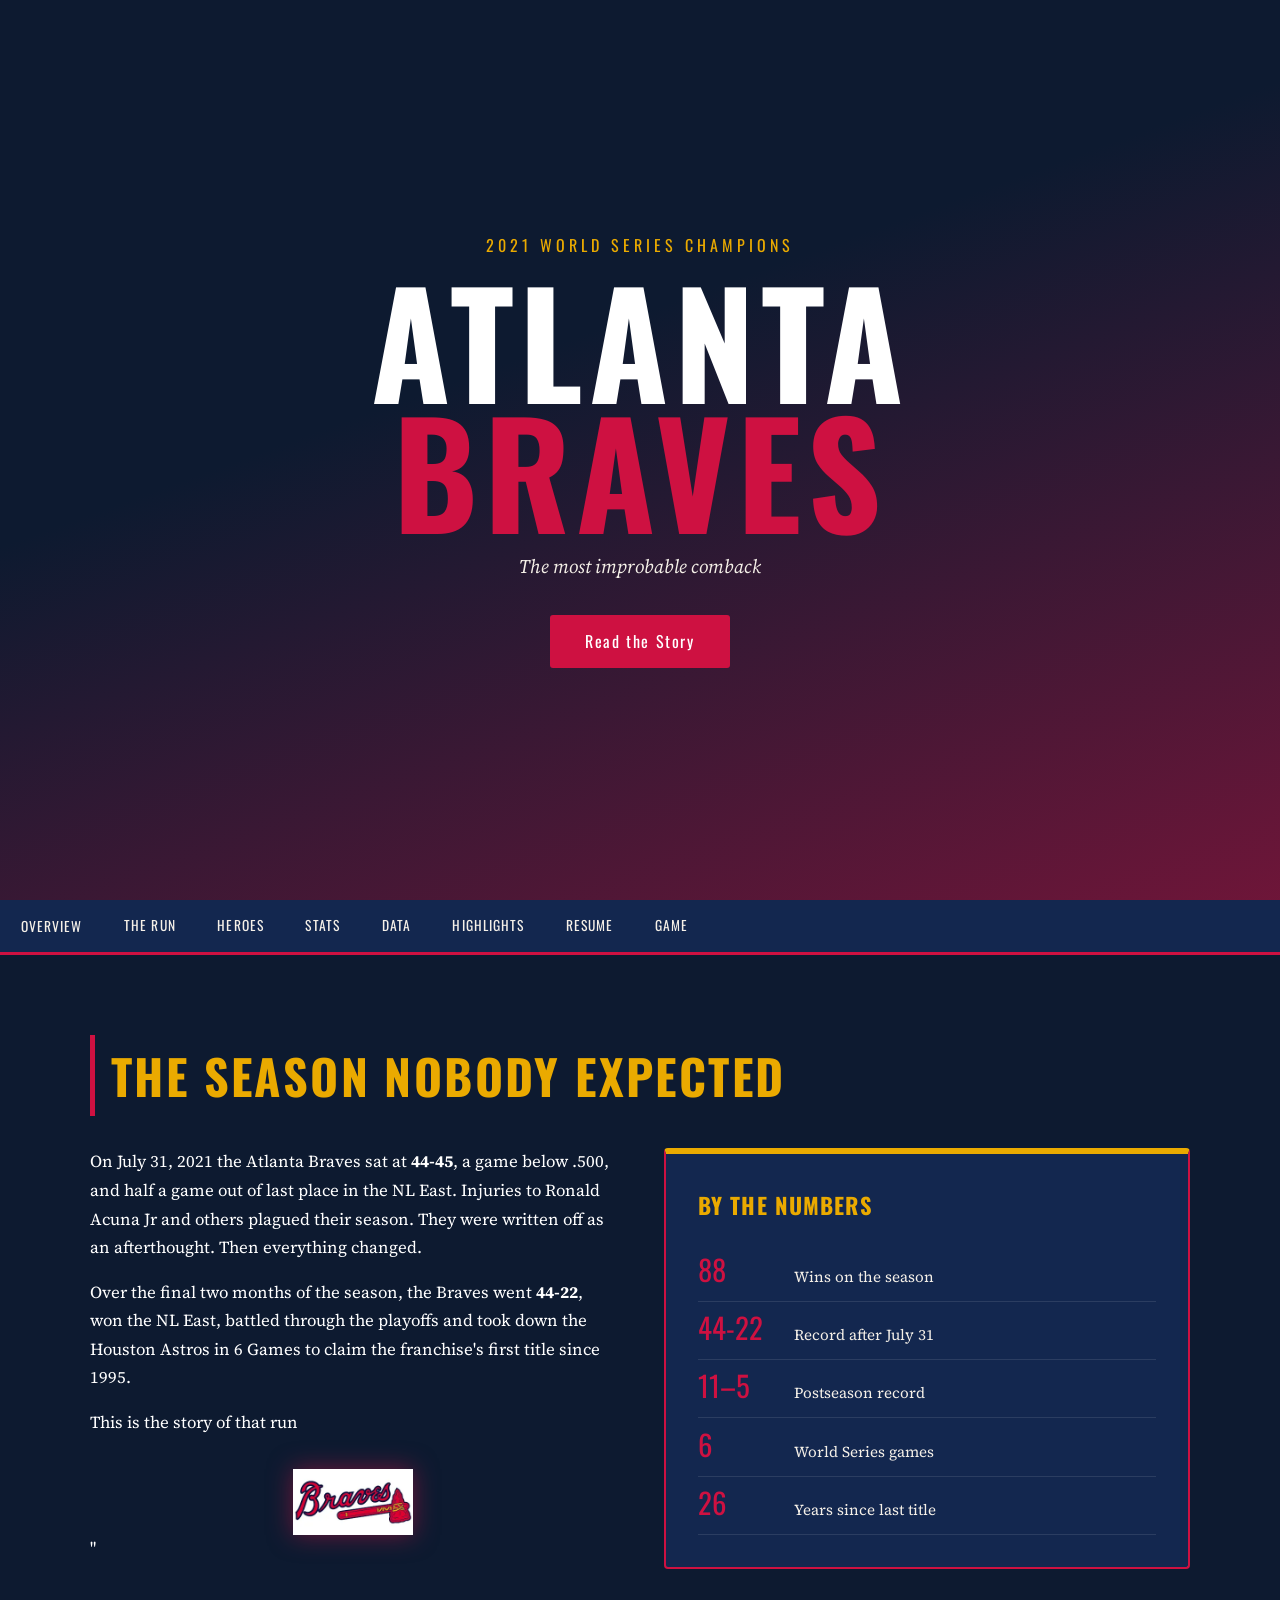
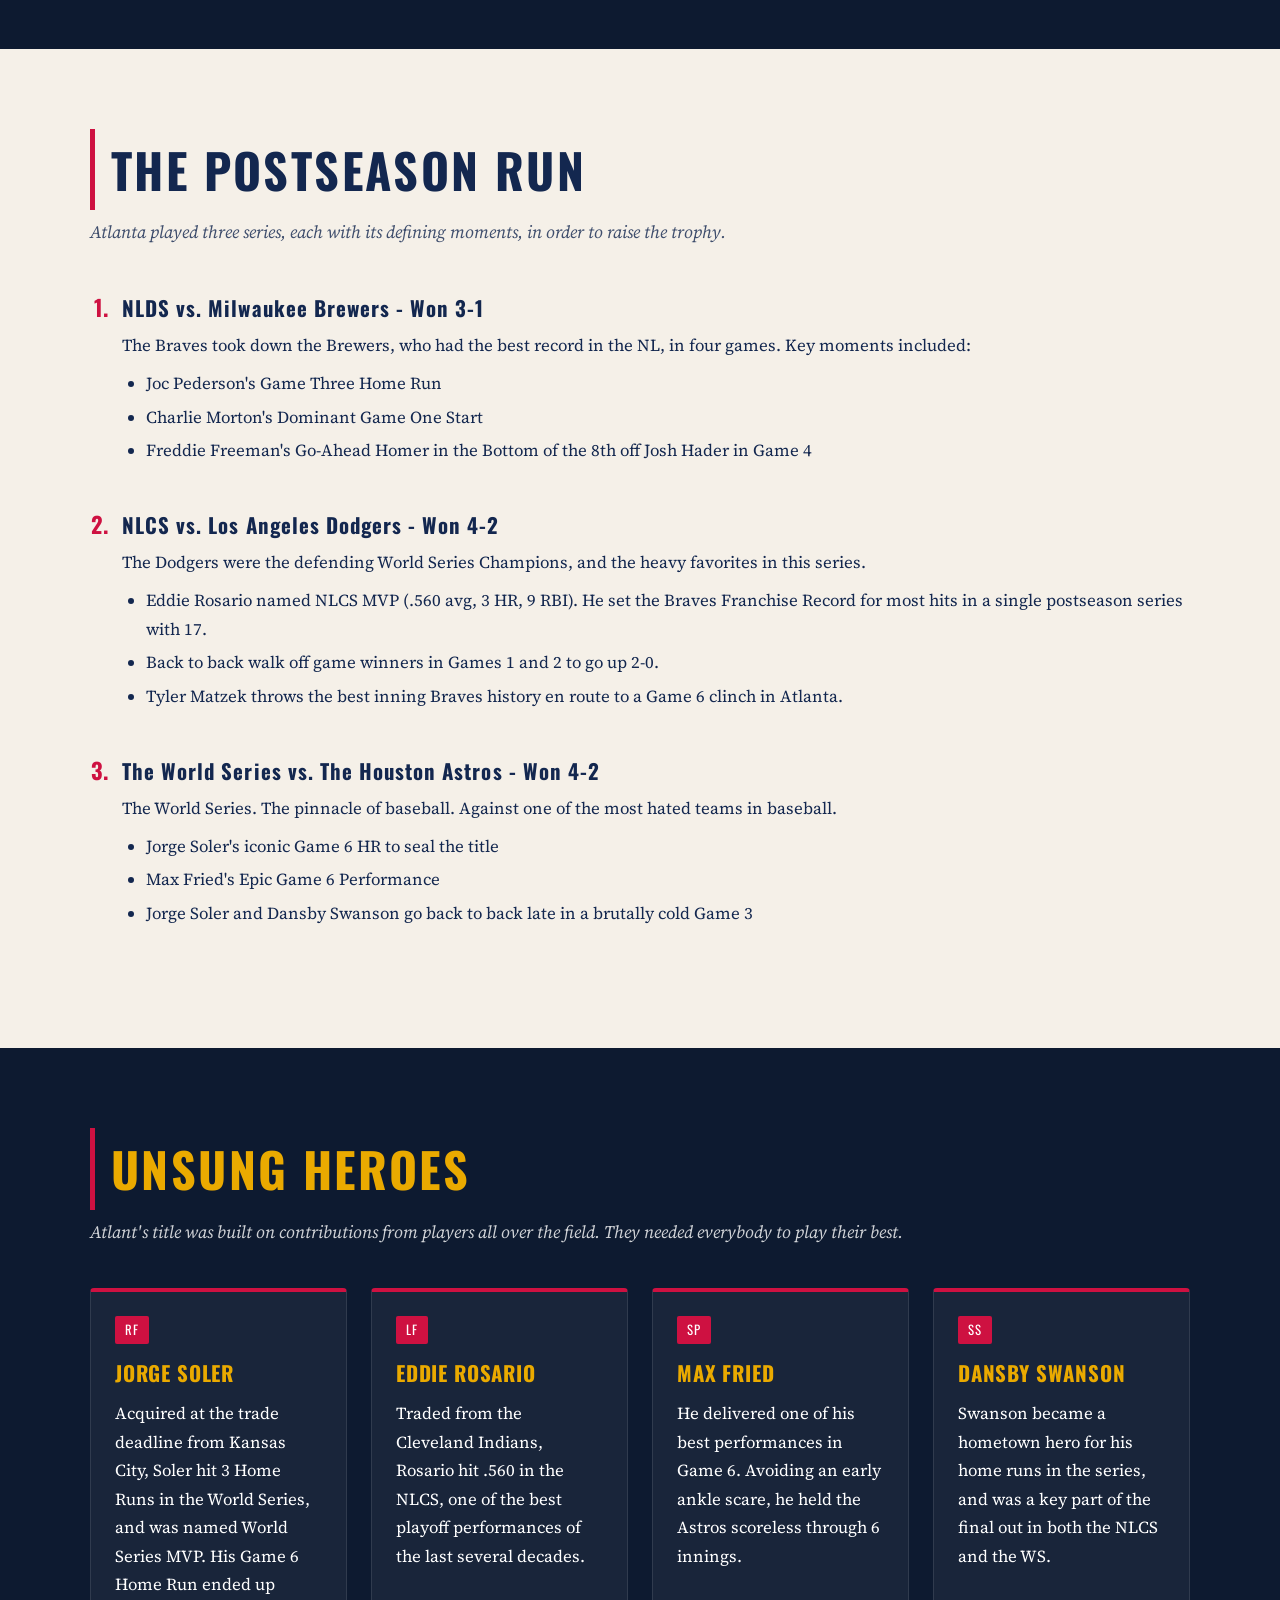
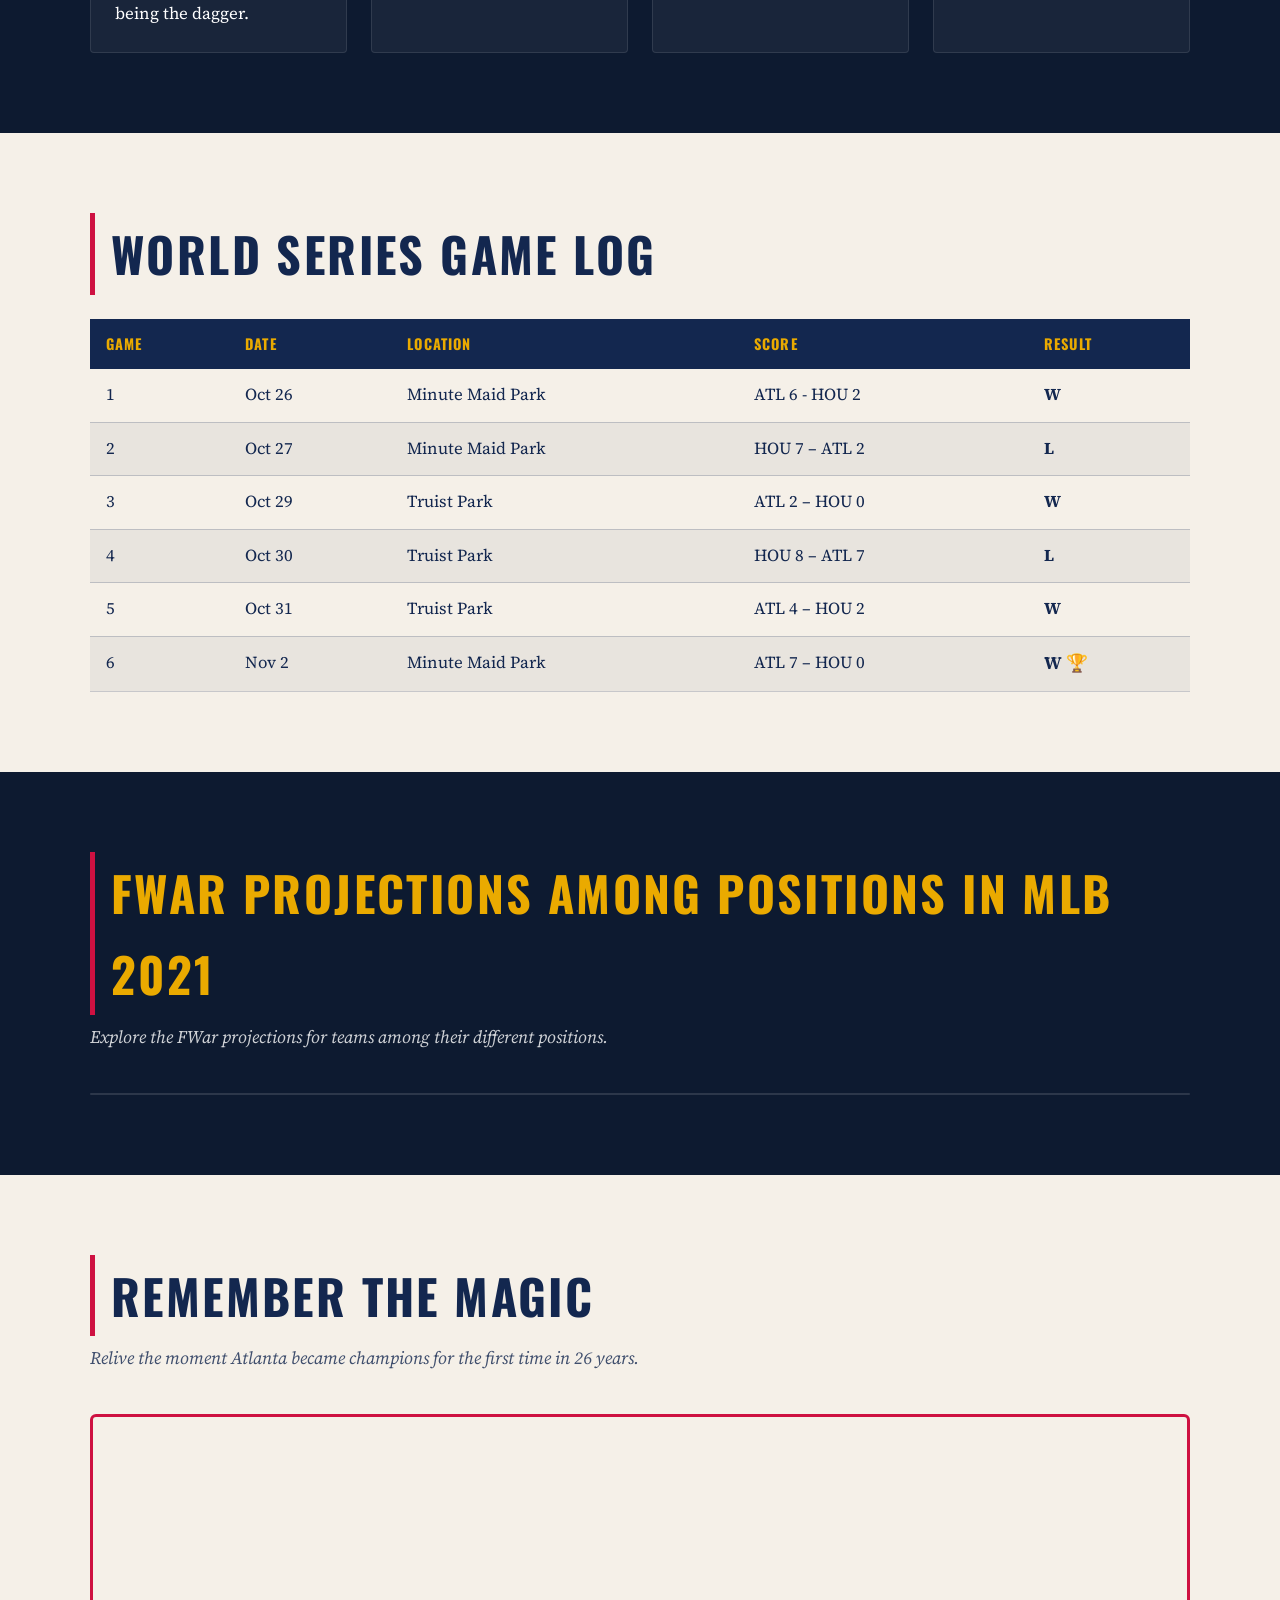
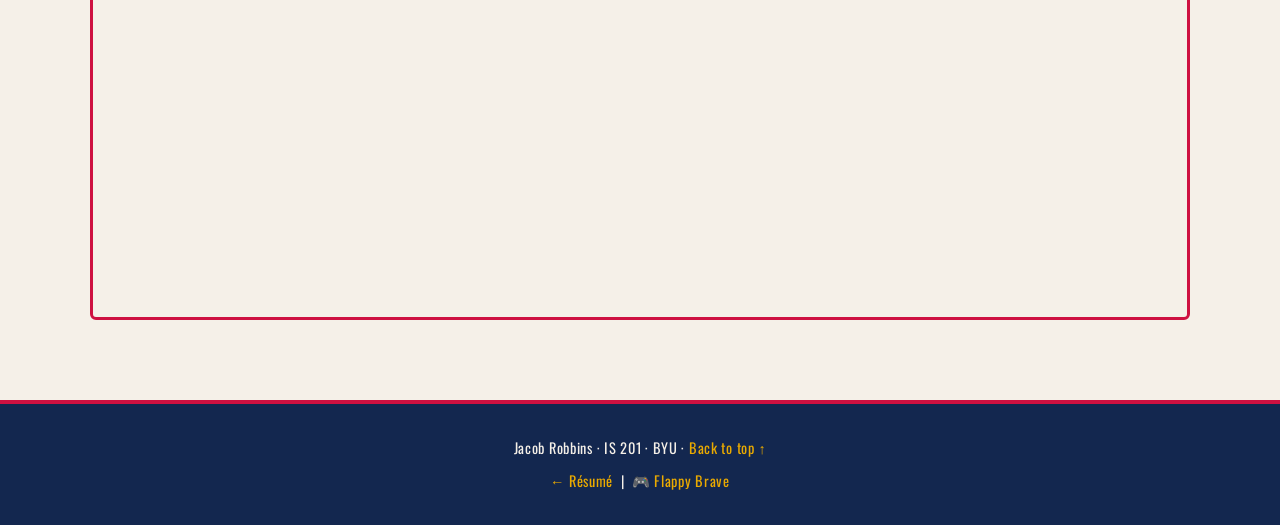
==== commit 550c5bf9: "Update braves.html" ====
--- a/braves.html
+++ b/braves.html
@@ -160,17 +160,17 @@
 <!--TABLEAU-->
 <section id="tableau" class="section section-dark">
     <div class="container">
-        <h2 class="section-title">World Series Data Viz</h2>
-        <p class="section-intro">MLB postseason stats - explore team performance across the 2021 playoffs</p>
+        <h2 class="section-title">FWar Projections among positions in MLB 2021</h2>
+        <p class="section-intro">Explore the FWar projections for teams among their different positions.</p>
         <div class="tableau-wrapper">
-              <iframe
-                    src="https://public.tableau.com/views/MLBTeamStats2021/TeamOffensiveDashboard?:language=en-US&:display_count=n&:origin=viz_share_link&:embed=true&:showVizHome=no&:toolbar=yes"
-                    width="100%"
-                    height="550"
-                    frameborder="0"
-                    allowfullscreen
-                    style="border:none; min-width:600px;">
-                </iframe>
+<div class='tableauPlaceholder' id='viz1776328588639' style='position: relative'><noscript><a href='#'>
+    <img alt='Sheet 2 ' src='https:&#47;&#47;public.tableau.com&#47;static&#47;images&#47;89&#47;89YZHZ58P&#47;1_rss.png' 
+        style='border: none' /></a></noscript><object class='tableauViz'  style='display:none;'><param name='host_url' 
+        value='https%3A%2F%2Fpublic.tableau.com%2F' /> <param name='embed_code_version' value='3' /> <param name='path' 
+        value='shared&#47;89YZHZ58P' /> <param name='toolbar' value='yes' /><param name='static_image'
+        value='https:&#47;&#47;public.tableau.com&#47;static&#47;images&#47;89&#47;89YZHZ58P&#47;1.png' /> <param
+        name='animate_transition' value='yes' /><param name='display_static_image' value='yes' /><param name='display_spinner' 
+        value='yes' /><param name='display_overlay' value='yes' /><param name='display_count' value='yes' /><param name='language' value='en-US' /></object></div>                <script type='text/javascript'>                    var divElement = document.getElementById('viz1776328588639');                    var vizElement = divElement.getElementsByTagName('object')[0];                    vizElement.style.width='100%';vizElement.style.height=(divElement.offsetWidth*0.75)+'px';                    var scriptElement = document.createElement('script');                    scriptElement.src = 'https://public.tableau.com/javascripts/api/viz_v1.js';                    vizElement.parentNode.insertBefore(scriptElement, vizElement);                </script>
         </div>
     </div>
 </section>
@@ -184,7 +184,7 @@
                 <iframe
                     width="100%"
                     height="500"
-                    src="https://www.youtube.com/embed/=X8XLvEsgmy4"
+                    src="https://www.youtube.com/embed/X8XLvEsgmy4"
                     title="2021 Atlanta Braves World Series Highlights"
                     frameborder="0"
                     allow="accelerometer; autoplay; clipboard-write; encrypted-media; gyroscope; picture-in-picture"
@@ -201,4 +201,4 @@
     </footer>
 
 </body>
-</html>+</html>
